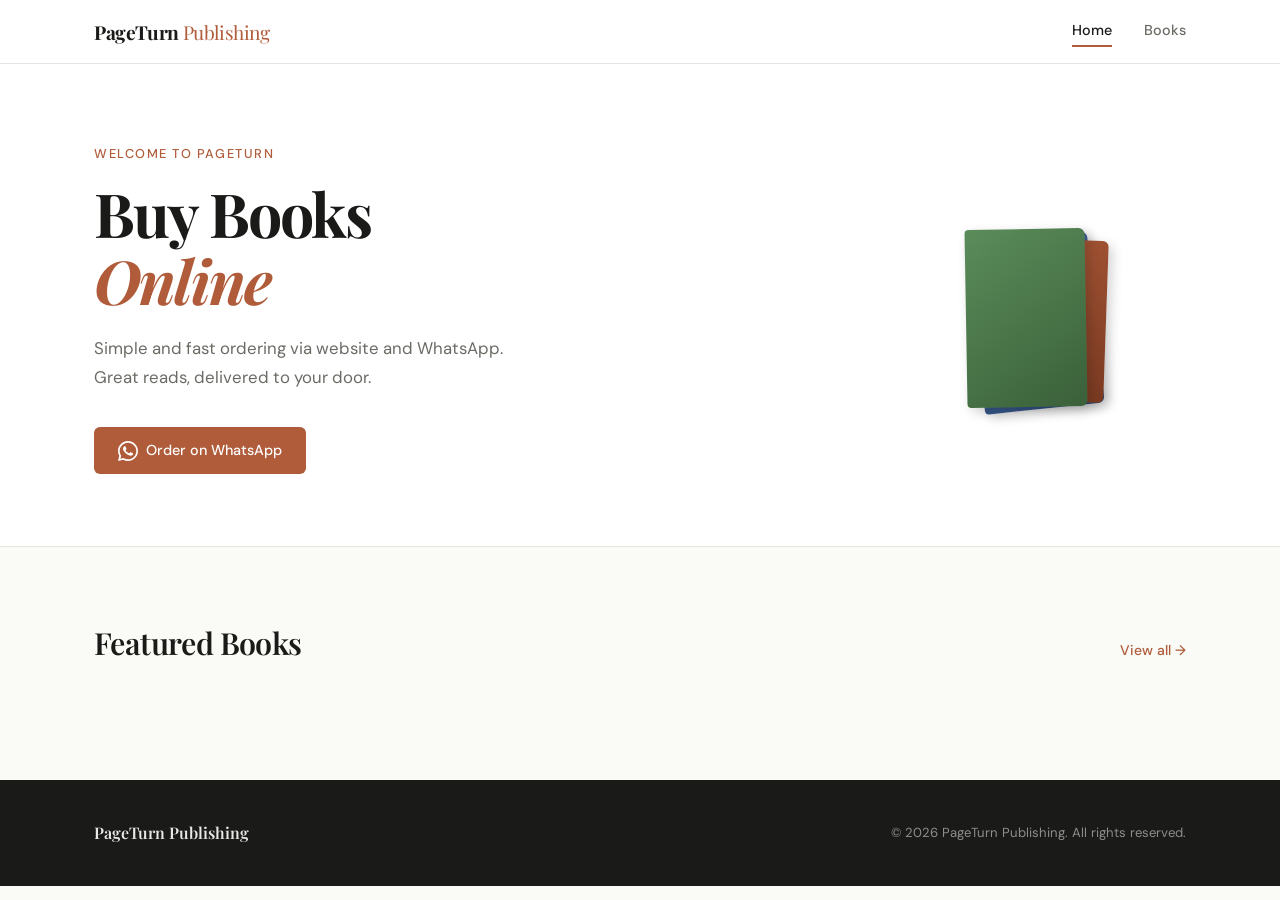
==== index.html @ ef74abce "1st commit" ====
<!DOCTYPE html>
<html lang="en">
<head>
  <meta charset="UTF-8" />
  <meta name="viewport" content="width=device-width, initial-scale=1.0" />
  <title>PageTurn Publishing</title>
  <link rel="stylesheet" href="style.css" />
  <link rel="preconnect" href="https://fonts.googleapis.com" />
  <link rel="preconnect" href="https://fonts.gstatic.com" crossorigin />
  <link href="https://fonts.googleapis.com/css2?family=Playfair+Display:wght@400;600;700&family=DM+Sans:wght@300;400;500&display=swap" rel="stylesheet" />
</head>
<body>

  <!-- ============ HEADER ============ -->
  <header class="site-header">
    <div class="container header-inner">
      <a href="index.html" class="logo">PageTurn <span>Publishing</span></a>
      <nav class="nav">
        <a href="index.html" class="nav-link active">Home</a>
        <a href="books.html" class="nav-link">Books</a>
      </nav>
      <!-- Mobile hamburger -->
      <button class="hamburger" id="hamburger" aria-label="Toggle menu">&#9776;</button>
    </div>
    <!-- Mobile nav drawer -->
    <div class="mobile-nav" id="mobileNav">
      <a href="index.html" class="nav-link">Home</a>
      <a href="books.html" class="nav-link">Books</a>
    </div>
  </header>

  <!-- ============ HERO ============ -->
  <section class="hero">
    <div class="container hero-inner">
      <div class="hero-text">
        <p class="hero-eyebrow">Welcome to PageTurn</p>
        <h1 class="hero-heading">Buy Books<br /><em>Online</em></h1>
        <p class="hero-sub">Simple and fast ordering via website and WhatsApp.<br />Great reads, delivered to your door.</p>
        <a href="https://wa.me/1234567890?text=Hi%2C%20I%20want%20to%20browse%20your%20books!" 
           target="_blank" class="btn btn-primary">
          <svg width="20" height="20" viewBox="0 0 24 24" fill="currentColor"><path d="M17.472 14.382c-.297-.149-1.758-.867-2.03-.967-.273-.099-.471-.148-.67.15-.197.297-.767.966-.94 1.164-.173.199-.347.223-.644.075-.297-.15-1.255-.463-2.39-1.475-.883-.788-1.48-1.761-1.653-2.059-.173-.297-.018-.458.13-.606.134-.133.298-.347.446-.52.149-.174.198-.298.298-.497.099-.198.05-.371-.025-.52-.075-.149-.669-1.612-.916-2.207-.242-.579-.487-.5-.669-.51-.173-.008-.371-.01-.57-.01-.198 0-.52.074-.792.372-.272.297-1.04 1.016-1.04 2.479 0 1.462 1.065 2.875 1.213 3.074.149.198 2.096 3.2 5.077 4.487.709.306 1.262.489 1.694.625.712.227 1.36.195 1.871.118.571-.085 1.758-.719 2.006-1.413.248-.694.248-1.289.173-1.413-.074-.124-.272-.198-.57-.347z"/><path d="M12 0C5.373 0 0 5.373 0 12c0 2.123.556 4.117 1.528 5.844L.057 23.886l6.198-1.444A11.945 11.945 0 0012 24c6.627 0 12-5.373 12-12S18.627 0 12 0zm0 22c-1.847 0-3.577-.485-5.083-1.333l-.364-.216-3.678.856.896-3.565-.237-.38A9.956 9.956 0 012 12C2 6.477 6.477 2 12 2s10 4.477 10 10-4.477 10-10 10z"/></svg>
          Order on WhatsApp
        </a>
      </div>
      <div class="hero-visual">
        <div class="hero-book-stack">
          <div class="stack-book b1"></div>
          <div class="stack-book b2"></div>
          <div class="stack-book b3"></div>
        </div>
      </div>
    </div>
  </section>

  <!-- ============ FEATURED BOOKS ============ -->
  <section class="section featured-books">
    <div class="container">
      <div class="section-header">
        <h2 class="section-title">Featured Books</h2>
        <a href="books.html" class="section-link">View all →</a>
      </div>
      <div class="books-grid" id="featuredGrid">
        <!-- Cards injected by JS -->
      </div>
    </div>
  </section>

  <!-- ============ FOOTER ============ -->
  <footer class="site-footer">
    <div class="container footer-inner">
      <p class="footer-logo">PageTurn Publishing</p>
      <p class="footer-copy">&copy; 2026 PageTurn Publishing. All rights reserved.</p>
    </div>
  </footer>

  <script src="app.js"></script>
  <script>
    // Render featured books (first 4)
    renderBooks('featuredGrid', books.slice(0, 4));
  </script>
</body>
</html>
---- style.css ----
/* ============================================
   PageTurn Publishing — Main Stylesheet
   Aesthetic: Clean editorial / literary
   ============================================ */

/* ---------- CSS Variables ---------- */
:root {
    --color-bg:        #FAFAF7;
    --color-surface:   #FFFFFF;
    --color-accent:    #B05C3A;       /* warm terracotta */
    --color-accent-lt: #F3E8E2;
    --color-text:      #1A1A18;
    --color-muted:     #6B6B65;
    --color-border:    #E5E5E0;
    --color-header-bg: #FFFFFF;
  
    --font-display:    'Playfair Display', Georgia, serif;
    --font-body:       'DM Sans', system-ui, sans-serif;
  
    --radius-card:     8px;
    --radius-btn:      6px;
    --shadow-card:     0 2px 12px rgba(0,0,0,0.07);
    --shadow-hover:    0 6px 24px rgba(0,0,0,0.12);
  
    --max-width:       1140px;
    --header-h:        64px;
  }
  
  /* ---------- Reset ---------- */
  *, *::before, *::after { box-sizing: border-box; margin: 0; padding: 0; }
  html { scroll-behavior: smooth; }
  body {
    font-family: var(--font-body);
    background: var(--color-bg);
    color: var(--color-text);
    font-size: 16px;
    line-height: 1.6;
    -webkit-font-smoothing: antialiased;
  }
  a { text-decoration: none; color: inherit; }
  img { display: block; max-width: 100%; }
  
  /* ---------- Container ---------- */
  .container {
    width: 100%;
    max-width: var(--max-width);
    margin: 0 auto;
    padding: 0 24px;
  }
  
  /* ---------- Section ---------- */
  .section {
    padding: 72px 0;
  }
  
  /* ============================================
     HEADER
     ============================================ */
  .site-header {
    position: sticky;
    top: 0;
    z-index: 100;
    background: var(--color-header-bg);
    border-bottom: 1px solid var(--color-border);
    height: var(--header-h);
  }
  
  .header-inner {
    height: var(--header-h);
    display: flex;
    align-items: center;
    justify-content: space-between;
  }
  
  /* Logo */
  .logo {
    font-family: var(--font-display);
    font-size: 1.2rem;
    font-weight: 700;
    color: var(--color-text);
    letter-spacing: -0.02em;
  }
  .logo span {
    color: var(--color-accent);
    font-weight: 400;
  }
  
  /* Nav */
  .nav {
    display: flex;
    align-items: center;
    gap: 32px;
  }
  .nav-link {
    font-size: 0.9rem;
    font-weight: 500;
    color: var(--color-muted);
    transition: color 0.2s;
    position: relative;
    padding-bottom: 2px;
  }
  .nav-link::after {
    content: '';
    position: absolute;
    bottom: -2px; left: 0;
    width: 0; height: 2px;
    background: var(--color-accent);
    transition: width 0.25s ease;
  }
  .nav-link:hover,
  .nav-link.active {
    color: var(--color-text);
  }
  .nav-link:hover::after,
  .nav-link.active::after {
    width: 100%;
  }
  
  /* Hamburger (mobile) */
  .hamburger {
    display: none;
    background: none;
    border: none;
    font-size: 1.5rem;
    cursor: pointer;
    color: var(--color-text);
    padding: 4px;
  }
  
  /* Mobile nav drawer */
  .mobile-nav {
    display: none;
    flex-direction: column;
    background: var(--color-surface);
    border-bottom: 1px solid var(--color-border);
    padding: 16px 24px 20px;
    gap: 16px;
  }
  .mobile-nav .nav-link {
    font-size: 1rem;
  }
  .mobile-nav.open {
    display: flex;
  }
  
  /* ============================================
     BUTTONS
     ============================================ */
  .btn {
    display: inline-flex;
    align-items: center;
    gap: 8px;
    padding: 12px 24px;
    border-radius: var(--radius-btn);
    font-family: var(--font-body);
    font-size: 0.9rem;
    font-weight: 500;
    cursor: pointer;
    border: none;
    transition: background 0.2s, transform 0.15s, box-shadow 0.2s;
  }
  .btn:active { transform: translateY(1px); }
  
  .btn-primary {
    background: var(--color-accent);
    color: #fff;
  }
  .btn-primary:hover {
    background: #9A4F31;
    box-shadow: 0 4px 16px rgba(176, 92, 58, 0.35);
  }
  
  .btn-outline {
    background: transparent;
    color: var(--color-accent);
    border: 1.5px solid var(--color-accent);
  }
  .btn-outline:hover {
    background: var(--color-accent-lt);
  }
  
  .btn-large {
    padding: 14px 32px;
    font-size: 1rem;
  }
  
  /* ============================================
     HERO
     ============================================ */
  .hero {
    background: var(--color-surface);
    padding: 80px 0 72px;
    border-bottom: 1px solid var(--color-border);
    overflow: hidden;
  }
  
  .hero-inner {
    display: flex;
    align-items: center;
    gap: 64px;
  }
  
  .hero-text {
    flex: 1;
    min-width: 0;
  }
  
  .hero-eyebrow {
    font-size: 0.8rem;
    font-weight: 500;
    text-transform: uppercase;
    letter-spacing: 0.12em;
    color: var(--color-accent);
    margin-bottom: 16px;
  }
  
  .hero-heading {
    font-family: var(--font-display);
    font-size: clamp(2.4rem, 5vw, 3.8rem);
    font-weight: 700;
    line-height: 1.1;
    letter-spacing: -0.03em;
    color: var(--color-text);
    margin-bottom: 20px;
  }
  .hero-heading em {
    font-style: italic;
    color: var(--color-accent);
  }
  
  .hero-sub {
    font-size: 1.05rem;
    color: var(--color-muted);
    line-height: 1.7;
    margin-bottom: 36px;
    max-width: 420px;
  }
  
  /* Decorative book stack (CSS only) */
  .hero-visual {
    flex: 0 0 300px;
    display: flex;
    justify-content: center;
    align-items: flex-end;
  }
  
  .hero-book-stack {
    position: relative;
    width: 160px;
    height: 200px;
  }
  
  .stack-book {
    position: absolute;
    border-radius: 4px 6px 6px 4px;
    box-shadow: 4px 4px 12px rgba(0,0,0,0.18);
  }
  .b1 {
    width: 120px; height: 172px;
    background: linear-gradient(145deg, #4A6FA5, #2D4A7A);
    bottom: 0; left: 20px;
    transform: rotate(-6deg);
  }
  .b2 {
    width: 120px; height: 162px;
    background: linear-gradient(145deg, #B05C3A, #7A3A22);
    bottom: 8px; left: 30px;
    transform: rotate(2deg);
  }
  .b3 {
    width: 120px; height: 178px;
    background: linear-gradient(145deg, #5B8C5A, #3A6039);
    bottom: 2px; left: 10px;
    transform: rotate(-1deg);
  }
  
  /* ============================================
     SECTION HEADER
     ============================================ */
  .section-header {
    display: flex;
    align-items: baseline;
    justify-content: space-between;
    margin-bottom: 40px;
  }
  
  .section-title {
    font-family: var(--font-display);
    font-size: 1.9rem;
    font-weight: 600;
    letter-spacing: -0.02em;
  }
  
  .section-link {
    font-size: 0.875rem;
    font-weight: 500;
    color: var(--color-accent);
    transition: opacity 0.2s;
  }
  .section-link:hover { opacity: 0.7; }
  
  /* ============================================
     BOOK CARDS GRID
     ============================================ */
  .books-grid {
    display: grid;
    grid-template-columns: repeat(auto-fill, minmax(230px, 1fr));
    gap: 28px;
  }
  
  /* Card */
  .book-card {
    background: var(--color-surface);
    border: 1px solid var(--color-border);
    border-radius: var(--radius-card);
    overflow: hidden;
    display: flex;
    flex-direction: column;
    transition: transform 0.22s, box-shadow 0.22s;
    cursor: pointer;
  }
  .book-card:hover {
    transform: translateY(-4px);
    box-shadow: var(--shadow-hover);
  }
  
  /* Cover */
  .card-cover {
    width: 100%;
    aspect-ratio: 3 / 4;
    display: flex;
    flex-direction: column;
    align-items: center;
    justify-content: flex-end;
    padding: 20px 16px 16px;
    position: relative;
    overflow: hidden;
  }
  .card-cover::after {
    content: '';
    position: absolute;
    inset: 0;
    background: linear-gradient(to top, rgba(0,0,0,0.5) 0%, transparent 60%);
  }
  
  .cover-spine {
    position: absolute;
    left: 0; top: 0; bottom: 0;
    width: 10px;
    background: rgba(0,0,0,0.25);
  }
  
  .cover-text {
    position: relative;
    z-index: 1;
    text-align: center;
  }
  .cover-book-title {
    display: block;
    font-family: var(--font-display);
    font-size: 0.95rem;
    font-weight: 600;
    color: #fff;
    line-height: 1.3;
    margin-bottom: 4px;
  }
  .cover-book-author {
    display: block;
    font-size: 0.72rem;
    color: rgba(255,255,255,0.8);
    letter-spacing: 0.05em;
  }
  
  /* Card body */
  .card-body {
    padding: 18px;
    flex: 1;
    display: flex;
    flex-direction: column;
    gap: 6px;
  }
  .card-genre {
    font-size: 0.72rem;
    font-weight: 500;
    text-transform: uppercase;
    letter-spacing: 0.1em;
    color: var(--color-accent);
  }
  .card-title {
    font-family: var(--font-display);
    font-size: 1.05rem;
    font-weight: 600;
    line-height: 1.3;
    color: var(--color-text);
  }
  .card-author {
    font-size: 0.82rem;
    color: var(--color-muted);
  }
  .card-footer {
    display: flex;
    align-items: center;
    justify-content: space-between;
    margin-top: auto;
    padding-top: 12px;
    border-top: 1px solid var(--color-border);
  }
  .card-price {
    font-family: var(--font-display);
    font-size: 1.15rem;
    font-weight: 600;
    color: var(--color-text);
  }
  
  /* ============================================
     PAGE HERO (inner pages)
     ============================================ */
  .page-hero {
    background: var(--color-surface);
    border-bottom: 1px solid var(--color-border);
    padding: 52px 0 44px;
  }
  .page-title {
    font-family: var(--font-display);
    font-size: clamp(2rem, 4vw, 3rem);
    font-weight: 700;
    letter-spacing: -0.03em;
    margin-bottom: 10px;
  }
  .page-subtitle {
    font-size: 1rem;
    color: var(--color-muted);
    max-width: 480px;
  }
  
  /* ============================================
     PRODUCT PAGE
     ============================================ */
  .product-section { padding-bottom: 40px; }
  
  .back-link {
    display: inline-block;
    font-size: 0.875rem;
    font-weight: 500;
    color: var(--color-muted);
    margin-bottom: 36px;
    transition: color 0.2s;
  }
  .back-link:hover { color: var(--color-accent); }
  
  .product-layout {
    display: grid;
    grid-template-columns: 360px 1fr;
    gap: 64px;
    align-items: start;
  }
  
  .product-image-wrap {
    position: sticky;
    top: calc(var(--header-h) + 24px);
  }
  
  .product-cover {
    width: 100%;
    aspect-ratio: 3 / 4;
    border-radius: 6px 10px 10px 6px;
    display: flex;
    flex-direction: column;
    align-items: center;
    justify-content: center;
    gap: 12px;
    padding: 32px;
    text-align: center;
    box-shadow: -6px 0 0 rgba(0,0,0,0.2), 6px 8px 32px rgba(0,0,0,0.25);
    position: relative;
  }
  .product-cover::before {
    content: '';
    position: absolute;
    left: 0; top: 0; bottom: 0;
    width: 14px;
    background: rgba(0,0,0,0.25);
    border-radius: 6px 0 0 6px;
  }
  .product-cover-title {
    font-family: var(--font-display);
    font-size: 1.5rem;
    font-weight: 700;
    color: #fff;
    line-height: 1.2;
    position: relative;
    z-index: 1;
  }
  .product-cover-author {
    font-size: 0.85rem;
    color: rgba(255,255,255,0.75);
    letter-spacing: 0.06em;
    position: relative;
    z-index: 1;
  }
  
  .product-details { padding-top: 8px; }
  .product-genre {
    font-size: 0.78rem;
    font-weight: 500;
    text-transform: uppercase;
    letter-spacing: 0.12em;
    color: var(--color-accent);
    margin-bottom: 12px;
  }
  .product-title {
    font-family: var(--font-display);
    font-size: clamp(1.8rem, 3vw, 2.6rem);
    font-weight: 700;
    letter-spacing: -0.03em;
    line-height: 1.1;
    margin-bottom: 8px;
  }
  .product-author {
    font-size: 1rem;
    color: var(--color-muted);
    margin-bottom: 20px;
  }
  .product-price {
    font-family: var(--font-display);
    font-size: 2rem;
    font-weight: 700;
    color: var(--color-text);
    margin-bottom: 24px;
  }
  .product-description {
    font-size: 1rem;
    color: var(--color-muted);
    line-height: 1.75;
    margin-bottom: 32px;
    max-width: 520px;
  }
  .product-note {
    margin-top: 16px;
    font-size: 0.82rem;
    color: var(--color-muted);
  }
  .product-note em {
    color: var(--color-text);
  }
  
  /* ============================================
     RELATED SECTION
     ============================================ */
  .related-section {
    background: var(--color-surface);
    border-top: 1px solid var(--color-border);
    padding-top: 56px;
  }
  
  /* ============================================
     FOOTER
     ============================================ */
  .site-footer {
    background: var(--color-text);
    color: rgba(255,255,255,0.9);
    padding: 40px 0;
  }
  .footer-inner {
    display: flex;
    align-items: center;
    justify-content: space-between;
    gap: 16px;
    flex-wrap: wrap;
  }
  .footer-logo {
    font-family: var(--font-display);
    font-size: 1rem;
    font-weight: 600;
  }
  .footer-copy {
    font-size: 0.82rem;
    color: rgba(255,255,255,0.5);
  }
  
  /* ============================================
     RESPONSIVE — TABLET
     ============================================ */
  @media (max-width: 900px) {
    .hero-inner {
      flex-direction: column;
      gap: 40px;
      text-align: center;
    }
    .hero-sub { margin: 0 auto 36px; }
    .hero-visual { flex: none; }
  
    .product-layout {
      grid-template-columns: 1fr;
      gap: 40px;
    }
    .product-image-wrap {
      position: static;
      max-width: 320px;
      margin: 0 auto;
    }
    .product-details { padding-top: 0; }
  }
  
  /* ============================================
     RESPONSIVE — MOBILE
     ============================================ */
  @media (max-width: 600px) {
    .section { padding: 48px 0; }
  
    /* Header */
    .nav { display: none; }
    .hamburger { display: block; }
  
    /* Hero */
    .hero { padding: 56px 0 48px; }
    .hero-heading { font-size: 2.4rem; }
  
    /* Grid — 2 cols on small phones */
    .books-grid {
      grid-template-columns: repeat(2, 1fr);
      gap: 16px;
    }
    .card-body { padding: 12px; }
    .card-title { font-size: 0.9rem; }
    .card-price { font-size: 1rem; }
    .btn { font-size: 0.8rem; padding: 9px 14px; }
  
    /* Footer */
    .footer-inner { flex-direction: column; align-items: flex-start; }
  }
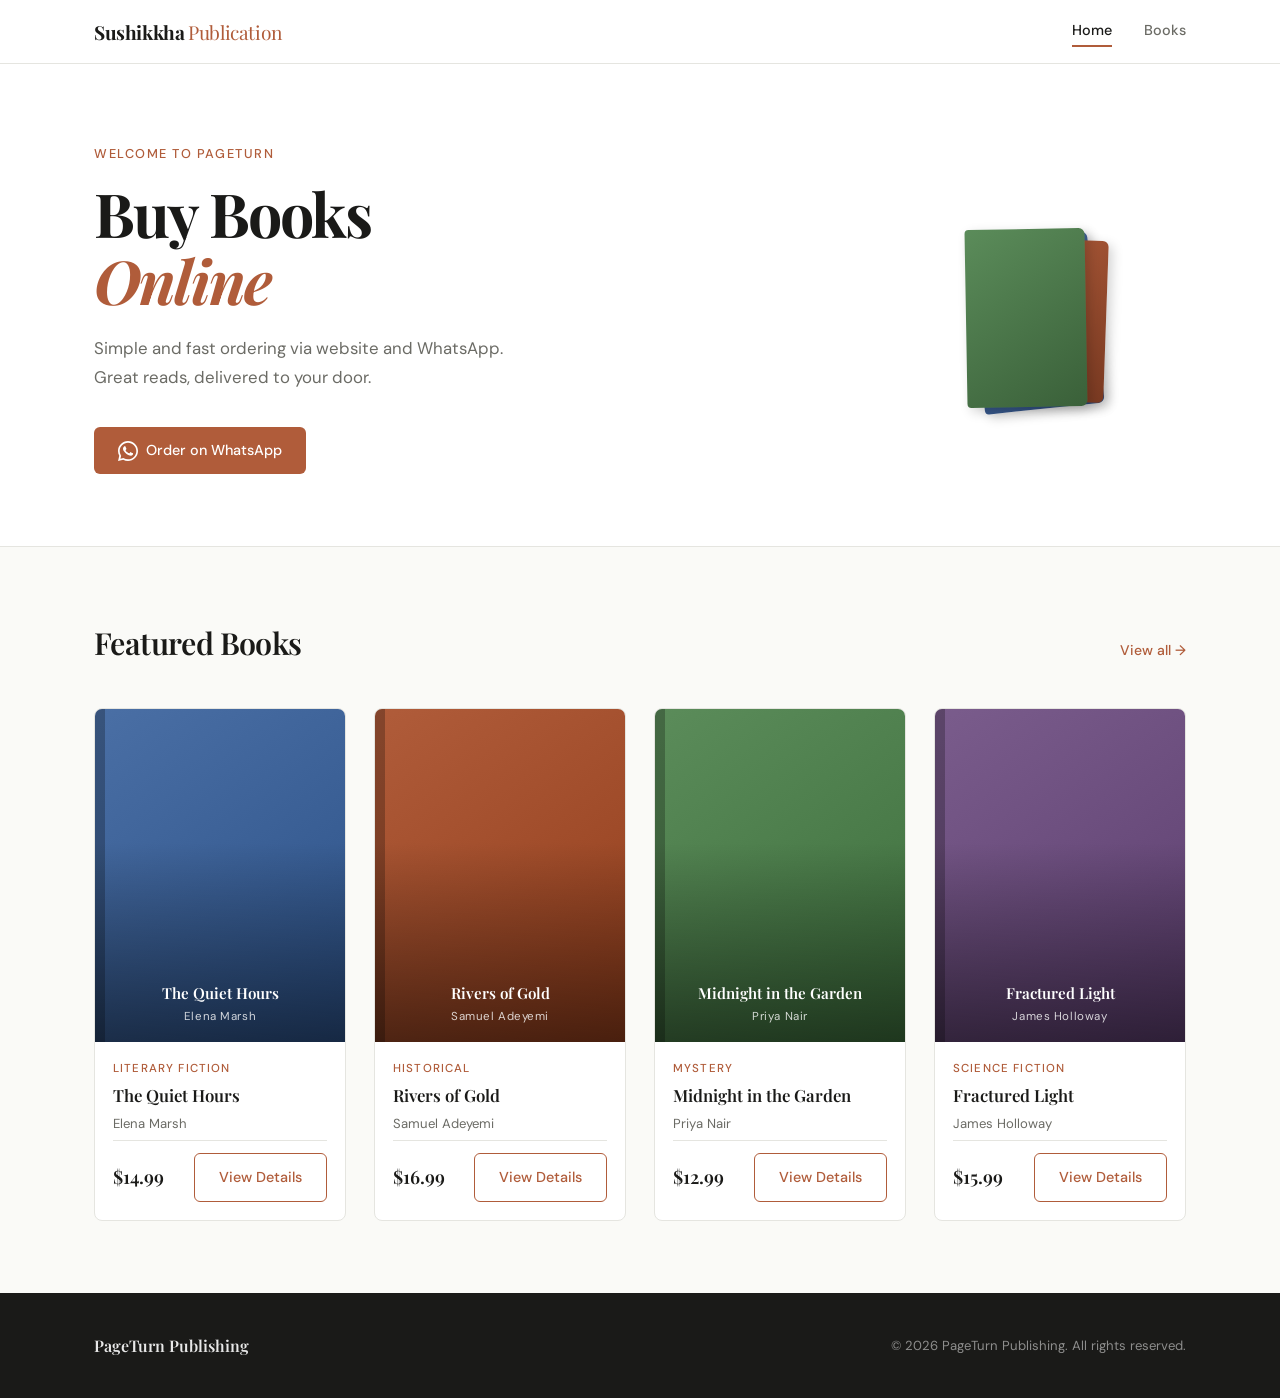
==== commit 6f5d9472: "update" ====
--- a/index.html
+++ b/index.html
@@ -14,7 +14,7 @@
   <!-- ============ HEADER ============ -->
   <header class="site-header">
     <div class="container header-inner">
-      <a href="index.html" class="logo">PageTurn <span>Publishing</span></a>
+      <a href="index.html" class="logo">Sushikkha <span>Publication</span></a>
       <nav class="nav">
         <a href="index.html" class="nav-link active">Home</a>
         <a href="books.html" class="nav-link">Books</a>
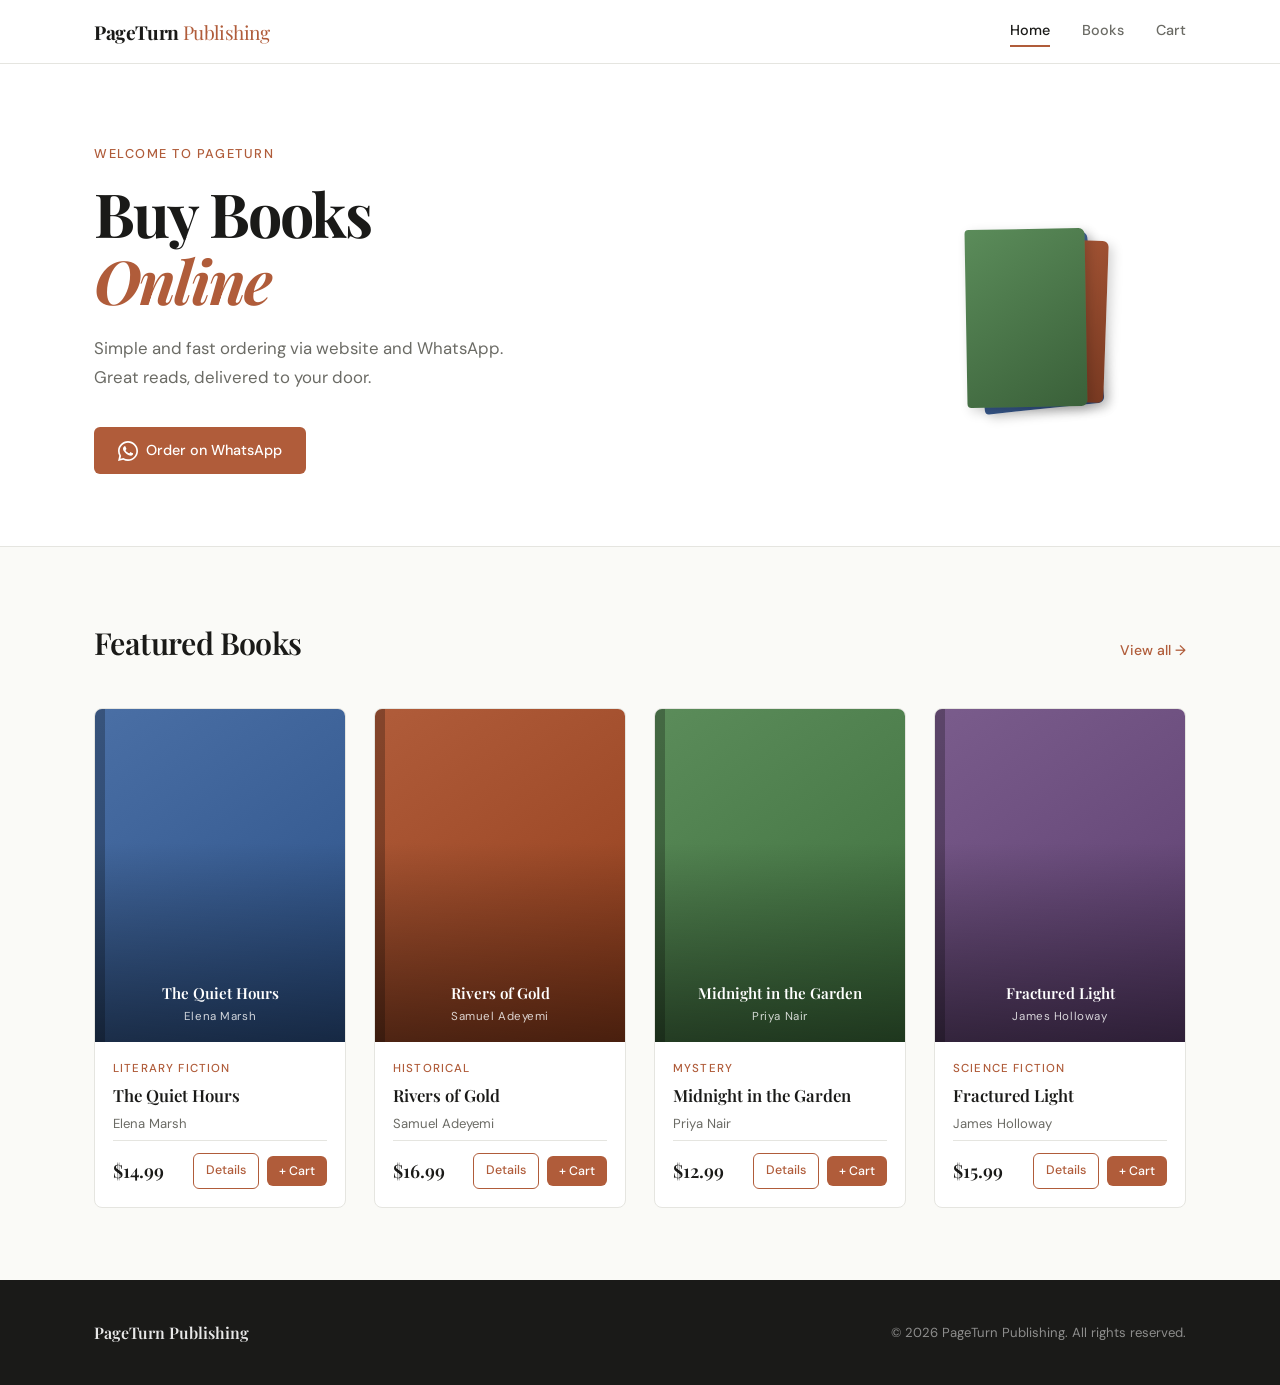
==== commit 6425a2d6: "yes" ====
--- a/index.html
+++ b/index.html
@@ -14,10 +14,13 @@
   <!-- ============ HEADER ============ -->
   <header class="site-header">
     <div class="container header-inner">
-      <a href="index.html" class="logo">Sushikkha <span>Publication</span></a>
+      <a href="index.html" class="logo">PageTurn <span>Publishing</span></a>
       <nav class="nav">
         <a href="index.html" class="nav-link active">Home</a>
         <a href="books.html" class="nav-link">Books</a>
+        <a href="cart.html" class="nav-link cart-nav-link">
+          Cart <span class="cart-badge" id="cartBadge" style="display:none">0</span>
+        </a>
       </nav>
       <!-- Mobile hamburger -->
       <button class="hamburger" id="hamburger" aria-label="Toggle menu">&#9776;</button>
@@ -26,6 +29,7 @@
     <div class="mobile-nav" id="mobileNav">
       <a href="index.html" class="nav-link">Home</a>
       <a href="books.html" class="nav-link">Books</a>
+      <a href="cart.html" class="nav-link">Cart</a>
     </div>
   </header>
 
@@ -79,4 +83,4 @@
     renderBooks('featuredGrid', books.slice(0, 4));
   </script>
 </body>
-</html>+</html>
--- a/style.css
+++ b/style.css
@@ -5,627 +5,871 @@
 
 /* ---------- CSS Variables ---------- */
 :root {
-    --color-bg:        #FAFAF7;
-    --color-surface:   #FFFFFF;
-    --color-accent:    #B05C3A;       /* warm terracotta */
-    --color-accent-lt: #F3E8E2;
-    --color-text:      #1A1A18;
-    --color-muted:     #6B6B65;
-    --color-border:    #E5E5E0;
-    --color-header-bg: #FFFFFF;
-  
-    --font-display:    'Playfair Display', Georgia, serif;
-    --font-body:       'DM Sans', system-ui, sans-serif;
-  
-    --radius-card:     8px;
-    --radius-btn:      6px;
-    --shadow-card:     0 2px 12px rgba(0,0,0,0.07);
-    --shadow-hover:    0 6px 24px rgba(0,0,0,0.12);
-  
-    --max-width:       1140px;
-    --header-h:        64px;
+  --color-bg:        #FAFAF7;
+  --color-surface:   #FFFFFF;
+  --color-accent:    #B05C3A;       /* warm terracotta */
+  --color-accent-lt: #F3E8E2;
+  --color-text:      #1A1A18;
+  --color-muted:     #6B6B65;
+  --color-border:    #E5E5E0;
+  --color-header-bg: #FFFFFF;
+
+  --font-display:    'Playfair Display', Georgia, serif;
+  --font-body:       'DM Sans', system-ui, sans-serif;
+
+  --radius-card:     8px;
+  --radius-btn:      6px;
+  --shadow-card:     0 2px 12px rgba(0,0,0,0.07);
+  --shadow-hover:    0 6px 24px rgba(0,0,0,0.12);
+
+  --max-width:       1140px;
+  --header-h:        64px;
+}
+
+/* ---------- Reset ---------- */
+*, *::before, *::after { box-sizing: border-box; margin: 0; padding: 0; }
+html { scroll-behavior: smooth; }
+body {
+  font-family: var(--font-body);
+  background: var(--color-bg);
+  color: var(--color-text);
+  font-size: 16px;
+  line-height: 1.6;
+  -webkit-font-smoothing: antialiased;
+}
+a { text-decoration: none; color: inherit; }
+img { display: block; max-width: 100%; }
+
+/* ---------- Container ---------- */
+.container {
+  width: 100%;
+  max-width: var(--max-width);
+  margin: 0 auto;
+  padding: 0 24px;
+}
+
+/* ---------- Section ---------- */
+.section {
+  padding: 72px 0;
+}
+
+/* ============================================
+   HEADER
+   ============================================ */
+.site-header {
+  position: sticky;
+  top: 0;
+  z-index: 100;
+  background: var(--color-header-bg);
+  border-bottom: 1px solid var(--color-border);
+  height: var(--header-h);
+}
+
+.header-inner {
+  height: var(--header-h);
+  display: flex;
+  align-items: center;
+  justify-content: space-between;
+}
+
+/* Logo */
+.logo {
+  font-family: var(--font-display);
+  font-size: 1.2rem;
+  font-weight: 700;
+  color: var(--color-text);
+  letter-spacing: -0.02em;
+}
+.logo span {
+  color: var(--color-accent);
+  font-weight: 400;
+}
+
+/* Nav */
+.nav {
+  display: flex;
+  align-items: center;
+  gap: 32px;
+}
+.nav-link {
+  font-size: 0.9rem;
+  font-weight: 500;
+  color: var(--color-muted);
+  transition: color 0.2s;
+  position: relative;
+  padding-bottom: 2px;
+}
+.nav-link::after {
+  content: '';
+  position: absolute;
+  bottom: -2px; left: 0;
+  width: 0; height: 2px;
+  background: var(--color-accent);
+  transition: width 0.25s ease;
+}
+.nav-link:hover,
+.nav-link.active {
+  color: var(--color-text);
+}
+.nav-link:hover::after,
+.nav-link.active::after {
+  width: 100%;
+}
+
+/* Hamburger (mobile) */
+.hamburger {
+  display: none;
+  background: none;
+  border: none;
+  font-size: 1.5rem;
+  cursor: pointer;
+  color: var(--color-text);
+  padding: 4px;
+}
+
+/* Mobile nav drawer */
+.mobile-nav {
+  display: none;
+  flex-direction: column;
+  background: var(--color-surface);
+  border-bottom: 1px solid var(--color-border);
+  padding: 16px 24px 20px;
+  gap: 16px;
+}
+.mobile-nav .nav-link {
+  font-size: 1rem;
+}
+.mobile-nav.open {
+  display: flex;
+}
+
+/* ============================================
+   BUTTONS
+   ============================================ */
+.btn {
+  display: inline-flex;
+  align-items: center;
+  gap: 8px;
+  padding: 12px 24px;
+  border-radius: var(--radius-btn);
+  font-family: var(--font-body);
+  font-size: 0.9rem;
+  font-weight: 500;
+  cursor: pointer;
+  border: none;
+  transition: background 0.2s, transform 0.15s, box-shadow 0.2s;
+}
+.btn:active { transform: translateY(1px); }
+
+.btn-primary {
+  background: var(--color-accent);
+  color: #fff;
+}
+.btn-primary:hover {
+  background: #9A4F31;
+  box-shadow: 0 4px 16px rgba(176, 92, 58, 0.35);
+}
+
+.btn-outline {
+  background: transparent;
+  color: var(--color-accent);
+  border: 1.5px solid var(--color-accent);
+}
+.btn-outline:hover {
+  background: var(--color-accent-lt);
+}
+
+.btn-large {
+  padding: 14px 32px;
+  font-size: 1rem;
+}
+
+/* ============================================
+   HERO
+   ============================================ */
+.hero {
+  background: var(--color-surface);
+  padding: 80px 0 72px;
+  border-bottom: 1px solid var(--color-border);
+  overflow: hidden;
+}
+
+.hero-inner {
+  display: flex;
+  align-items: center;
+  gap: 64px;
+}
+
+.hero-text {
+  flex: 1;
+  min-width: 0;
+}
+
+.hero-eyebrow {
+  font-size: 0.8rem;
+  font-weight: 500;
+  text-transform: uppercase;
+  letter-spacing: 0.12em;
+  color: var(--color-accent);
+  margin-bottom: 16px;
+}
+
+.hero-heading {
+  font-family: var(--font-display);
+  font-size: clamp(2.4rem, 5vw, 3.8rem);
+  font-weight: 700;
+  line-height: 1.1;
+  letter-spacing: -0.03em;
+  color: var(--color-text);
+  margin-bottom: 20px;
+}
+.hero-heading em {
+  font-style: italic;
+  color: var(--color-accent);
+}
+
+.hero-sub {
+  font-size: 1.05rem;
+  color: var(--color-muted);
+  line-height: 1.7;
+  margin-bottom: 36px;
+  max-width: 420px;
+}
+
+/* Decorative book stack (CSS only) */
+.hero-visual {
+  flex: 0 0 300px;
+  display: flex;
+  justify-content: center;
+  align-items: flex-end;
+}
+
+.hero-book-stack {
+  position: relative;
+  width: 160px;
+  height: 200px;
+}
+
+.stack-book {
+  position: absolute;
+  border-radius: 4px 6px 6px 4px;
+  box-shadow: 4px 4px 12px rgba(0,0,0,0.18);
+}
+.b1 {
+  width: 120px; height: 172px;
+  background: linear-gradient(145deg, #4A6FA5, #2D4A7A);
+  bottom: 0; left: 20px;
+  transform: rotate(-6deg);
+}
+.b2 {
+  width: 120px; height: 162px;
+  background: linear-gradient(145deg, #B05C3A, #7A3A22);
+  bottom: 8px; left: 30px;
+  transform: rotate(2deg);
+}
+.b3 {
+  width: 120px; height: 178px;
+  background: linear-gradient(145deg, #5B8C5A, #3A6039);
+  bottom: 2px; left: 10px;
+  transform: rotate(-1deg);
+}
+
+/* ============================================
+   SECTION HEADER
+   ============================================ */
+.section-header {
+  display: flex;
+  align-items: baseline;
+  justify-content: space-between;
+  margin-bottom: 40px;
+}
+
+.section-title {
+  font-family: var(--font-display);
+  font-size: 1.9rem;
+  font-weight: 600;
+  letter-spacing: -0.02em;
+}
+
+.section-link {
+  font-size: 0.875rem;
+  font-weight: 500;
+  color: var(--color-accent);
+  transition: opacity 0.2s;
+}
+.section-link:hover { opacity: 0.7; }
+
+/* ============================================
+   BOOK CARDS GRID
+   ============================================ */
+.books-grid {
+  display: grid;
+  grid-template-columns: repeat(auto-fill, minmax(230px, 1fr));
+  gap: 28px;
+}
+
+/* Card */
+.book-card {
+  background: var(--color-surface);
+  border: 1px solid var(--color-border);
+  border-radius: var(--radius-card);
+  overflow: hidden;
+  display: flex;
+  flex-direction: column;
+  transition: transform 0.22s, box-shadow 0.22s;
+  cursor: pointer;
+}
+.book-card:hover {
+  transform: translateY(-4px);
+  box-shadow: var(--shadow-hover);
+}
+
+/* Cover */
+.card-cover {
+  width: 100%;
+  aspect-ratio: 3 / 4;
+  display: flex;
+  flex-direction: column;
+  align-items: center;
+  justify-content: flex-end;
+  padding: 20px 16px 16px;
+  position: relative;
+  overflow: hidden;
+}
+.card-cover::after {
+  content: '';
+  position: absolute;
+  inset: 0;
+  background: linear-gradient(to top, rgba(0,0,0,0.5) 0%, transparent 60%);
+}
+
+.cover-spine {
+  position: absolute;
+  left: 0; top: 0; bottom: 0;
+  width: 10px;
+  background: rgba(0,0,0,0.25);
+}
+
+.cover-text {
+  position: relative;
+  z-index: 1;
+  text-align: center;
+}
+.cover-book-title {
+  display: block;
+  font-family: var(--font-display);
+  font-size: 0.95rem;
+  font-weight: 600;
+  color: #fff;
+  line-height: 1.3;
+  margin-bottom: 4px;
+}
+.cover-book-author {
+  display: block;
+  font-size: 0.72rem;
+  color: rgba(255,255,255,0.8);
+  letter-spacing: 0.05em;
+}
+
+/* Card body */
+.card-body {
+  padding: 18px;
+  flex: 1;
+  display: flex;
+  flex-direction: column;
+  gap: 6px;
+}
+.card-genre {
+  font-size: 0.72rem;
+  font-weight: 500;
+  text-transform: uppercase;
+  letter-spacing: 0.1em;
+  color: var(--color-accent);
+}
+.card-title {
+  font-family: var(--font-display);
+  font-size: 1.05rem;
+  font-weight: 600;
+  line-height: 1.3;
+  color: var(--color-text);
+}
+.card-author {
+  font-size: 0.82rem;
+  color: var(--color-muted);
+}
+.card-footer {
+  display: flex;
+  align-items: center;
+  justify-content: space-between;
+  margin-top: auto;
+  padding-top: 12px;
+  border-top: 1px solid var(--color-border);
+}
+.card-price {
+  font-family: var(--font-display);
+  font-size: 1.15rem;
+  font-weight: 600;
+  color: var(--color-text);
+}
+
+/* ============================================
+   PAGE HERO (inner pages)
+   ============================================ */
+.page-hero {
+  background: var(--color-surface);
+  border-bottom: 1px solid var(--color-border);
+  padding: 52px 0 44px;
+}
+.page-title {
+  font-family: var(--font-display);
+  font-size: clamp(2rem, 4vw, 3rem);
+  font-weight: 700;
+  letter-spacing: -0.03em;
+  margin-bottom: 10px;
+}
+.page-subtitle {
+  font-size: 1rem;
+  color: var(--color-muted);
+  max-width: 480px;
+}
+
+/* ============================================
+   PRODUCT PAGE
+   ============================================ */
+.product-section { padding-bottom: 40px; }
+
+.back-link {
+  display: inline-block;
+  font-size: 0.875rem;
+  font-weight: 500;
+  color: var(--color-muted);
+  margin-bottom: 36px;
+  transition: color 0.2s;
+}
+.back-link:hover { color: var(--color-accent); }
+
+.product-layout {
+  display: grid;
+  grid-template-columns: 360px 1fr;
+  gap: 64px;
+  align-items: start;
+}
+
+.product-image-wrap {
+  position: sticky;
+  top: calc(var(--header-h) + 24px);
+}
+
+.product-cover {
+  width: 100%;
+  aspect-ratio: 3 / 4;
+  border-radius: 6px 10px 10px 6px;
+  display: flex;
+  flex-direction: column;
+  align-items: center;
+  justify-content: center;
+  gap: 12px;
+  padding: 32px;
+  text-align: center;
+  box-shadow: -6px 0 0 rgba(0,0,0,0.2), 6px 8px 32px rgba(0,0,0,0.25);
+  position: relative;
+}
+.product-cover::before {
+  content: '';
+  position: absolute;
+  left: 0; top: 0; bottom: 0;
+  width: 14px;
+  background: rgba(0,0,0,0.25);
+  border-radius: 6px 0 0 6px;
+}
+.product-cover-title {
+  font-family: var(--font-display);
+  font-size: 1.5rem;
+  font-weight: 700;
+  color: #fff;
+  line-height: 1.2;
+  position: relative;
+  z-index: 1;
+}
+.product-cover-author {
+  font-size: 0.85rem;
+  color: rgba(255,255,255,0.75);
+  letter-spacing: 0.06em;
+  position: relative;
+  z-index: 1;
+}
+
+.product-details { padding-top: 8px; }
+.product-genre {
+  font-size: 0.78rem;
+  font-weight: 500;
+  text-transform: uppercase;
+  letter-spacing: 0.12em;
+  color: var(--color-accent);
+  margin-bottom: 12px;
+}
+.product-title {
+  font-family: var(--font-display);
+  font-size: clamp(1.8rem, 3vw, 2.6rem);
+  font-weight: 700;
+  letter-spacing: -0.03em;
+  line-height: 1.1;
+  margin-bottom: 8px;
+}
+.product-author {
+  font-size: 1rem;
+  color: var(--color-muted);
+  margin-bottom: 20px;
+}
+.product-price {
+  font-family: var(--font-display);
+  font-size: 2rem;
+  font-weight: 700;
+  color: var(--color-text);
+  margin-bottom: 24px;
+}
+.product-description {
+  font-size: 1rem;
+  color: var(--color-muted);
+  line-height: 1.75;
+  margin-bottom: 32px;
+  max-width: 520px;
+}
+.product-note {
+  margin-top: 16px;
+  font-size: 0.82rem;
+  color: var(--color-muted);
+}
+.product-note em {
+  color: var(--color-text);
+}
+
+/* ============================================
+   RELATED SECTION
+   ============================================ */
+.related-section {
+  background: var(--color-surface);
+  border-top: 1px solid var(--color-border);
+  padding-top: 56px;
+}
+
+/* ============================================
+   FOOTER
+   ============================================ */
+.site-footer {
+  background: var(--color-text);
+  color: rgba(255,255,255,0.9);
+  padding: 40px 0;
+}
+.footer-inner {
+  display: flex;
+  align-items: center;
+  justify-content: space-between;
+  gap: 16px;
+  flex-wrap: wrap;
+}
+.footer-logo {
+  font-family: var(--font-display);
+  font-size: 1rem;
+  font-weight: 600;
+}
+.footer-copy {
+  font-size: 0.82rem;
+  color: rgba(255,255,255,0.5);
+}
+
+/* ============================================
+   RESPONSIVE — TABLET
+   ============================================ */
+@media (max-width: 900px) {
+  .hero-inner {
+    flex-direction: column;
+    gap: 40px;
+    text-align: center;
   }
-  
-  /* ---------- Reset ---------- */
-  *, *::before, *::after { box-sizing: border-box; margin: 0; padding: 0; }
-  html { scroll-behavior: smooth; }
-  body {
-    font-family: var(--font-body);
-    background: var(--color-bg);
-    color: var(--color-text);
-    font-size: 16px;
-    line-height: 1.6;
-    -webkit-font-smoothing: antialiased;
+  .hero-sub { margin: 0 auto 36px; }
+  .hero-visual { flex: none; }
+
+  .product-layout {
+    grid-template-columns: 1fr;
+    gap: 40px;
   }
-  a { text-decoration: none; color: inherit; }
-  img { display: block; max-width: 100%; }
-  
-  /* ---------- Container ---------- */
-  .container {
-    width: 100%;
-    max-width: var(--max-width);
+  .product-image-wrap {
+    position: static;
+    max-width: 320px;
     margin: 0 auto;
-    padding: 0 24px;
   }
-  
-  /* ---------- Section ---------- */
-  .section {
-    padding: 72px 0;
-  }
-  
-  /* ============================================
-     HEADER
-     ============================================ */
-  .site-header {
-    position: sticky;
-    top: 0;
-    z-index: 100;
-    background: var(--color-header-bg);
-    border-bottom: 1px solid var(--color-border);
-    height: var(--header-h);
-  }
-  
-  .header-inner {
-    height: var(--header-h);
-    display: flex;
-    align-items: center;
-    justify-content: space-between;
-  }
-  
-  /* Logo */
-  .logo {
-    font-family: var(--font-display);
-    font-size: 1.2rem;
-    font-weight: 700;
-    color: var(--color-text);
-    letter-spacing: -0.02em;
-  }
-  .logo span {
-    color: var(--color-accent);
-    font-weight: 400;
-  }
-  
-  /* Nav */
-  .nav {
-    display: flex;
-    align-items: center;
-    gap: 32px;
-  }
-  .nav-link {
-    font-size: 0.9rem;
-    font-weight: 500;
-    color: var(--color-muted);
-    transition: color 0.2s;
-    position: relative;
-    padding-bottom: 2px;
-  }
-  .nav-link::after {
-    content: '';
-    position: absolute;
-    bottom: -2px; left: 0;
-    width: 0; height: 2px;
-    background: var(--color-accent);
-    transition: width 0.25s ease;
-  }
-  .nav-link:hover,
-  .nav-link.active {
-    color: var(--color-text);
-  }
-  .nav-link:hover::after,
-  .nav-link.active::after {
-    width: 100%;
-  }
-  
-  /* Hamburger (mobile) */
-  .hamburger {
-    display: none;
-    background: none;
-    border: none;
-    font-size: 1.5rem;
-    cursor: pointer;
-    color: var(--color-text);
-    padding: 4px;
-  }
-  
-  /* Mobile nav drawer */
-  .mobile-nav {
-    display: none;
-    flex-direction: column;
-    background: var(--color-surface);
-    border-bottom: 1px solid var(--color-border);
-    padding: 16px 24px 20px;
+  .product-details { padding-top: 0; }
+}
+
+/* ============================================
+   RESPONSIVE — MOBILE
+   ============================================ */
+@media (max-width: 600px) {
+  .section { padding: 48px 0; }
+
+  /* Header */
+  .nav { display: none; }
+  .hamburger { display: block; }
+
+  /* Hero */
+  .hero { padding: 56px 0 48px; }
+  .hero-heading { font-size: 2.4rem; }
+
+  /* Grid — 2 cols on small phones */
+  .books-grid {
+    grid-template-columns: repeat(2, 1fr);
     gap: 16px;
   }
-  .mobile-nav .nav-link {
-    font-size: 1rem;
+  .card-body { padding: 12px; }
+  .card-title { font-size: 0.9rem; }
+  .card-price { font-size: 1rem; }
+  .btn { font-size: 0.8rem; padding: 9px 14px; }
+
+  /* Footer */
+  .footer-inner { flex-direction: column; align-items: flex-start; }
+}
+
+/* ============================================
+   CART — NEW STYLES (additive, no overrides)
+   ============================================ */
+
+/* Cart badge on nav link */
+.cart-nav-link { display: inline-flex; align-items: center; gap: 6px; }
+.cart-badge {
+  display: inline-flex;
+  align-items: center;
+  justify-content: center;
+  min-width: 18px;
+  height: 18px;
+  padding: 0 5px;
+  background: var(--color-accent);
+  color: #fff;
+  font-size: 0.68rem;
+  font-weight: 700;
+  border-radius: 999px;
+  line-height: 1;
+}
+
+/* Small button variant for card footer */
+.btn-sm {
+  padding: 7px 12px;
+  font-size: 0.78rem;
+}
+
+/* Two-button row inside card footer */
+.card-actions {
+  display: flex;
+  gap: 8px;
+  align-items: center;
+}
+
+/* Product page — two-button row */
+.product-btn-row {
+  display: flex;
+  gap: 16px;
+  flex-wrap: wrap;
+  align-items: center;
+  margin-bottom: 16px;
+}
+
+/* ── Toast notification ── */
+.cart-toast {
+  position: fixed;
+  bottom: 28px;
+  left: 50%;
+  transform: translateX(-50%) translateY(12px);
+  background: var(--color-text);
+  color: #fff;
+  padding: 12px 20px;
+  border-radius: 8px;
+  font-size: 0.88rem;
+  font-family: var(--font-body);
+  box-shadow: 0 4px 20px rgba(0,0,0,0.22);
+  opacity: 0;
+  transition: opacity 0.25s, transform 0.25s;
+  z-index: 999;
+  white-space: nowrap;
+}
+.cart-toast.show {
+  opacity: 1;
+  transform: translateX(-50%) translateY(0);
+}
+.cart-toast span { color: #7ecb90; margin-right: 6px; }
+.cart-toast em { font-style: normal; color: var(--color-accent-lt); }
+
+/* ============================================
+   CART PAGE
+   ============================================ */
+.cart-layout {
+  display: grid;
+  grid-template-columns: 1fr 320px;
+  gap: 40px;
+  align-items: start;
+}
+
+/* Cart items list */
+.cart-items { display: flex; flex-direction: column; gap: 0; }
+
+.cart-item {
+  display: grid;
+  grid-template-columns: 1fr auto auto auto;
+  align-items: center;
+  gap: 20px;
+  padding: 20px 0;
+  border-bottom: 1px solid var(--color-border);
+}
+.cart-item:first-child { border-top: 1px solid var(--color-border); }
+
+.cart-item-info {}
+.cart-item-title {
+  font-family: var(--font-display);
+  font-size: 1rem;
+  font-weight: 600;
+  margin-bottom: 2px;
+}
+.cart-item-price-unit {
+  font-size: 0.82rem;
+  color: var(--color-muted);
+}
+
+/* Qty stepper */
+.qty-stepper {
+  display: flex;
+  align-items: center;
+  gap: 0;
+  border: 1px solid var(--color-border);
+  border-radius: var(--radius-btn);
+  overflow: hidden;
+}
+.qty-btn {
+  background: var(--color-bg);
+  border: none;
+  width: 32px;
+  height: 32px;
+  font-size: 1.1rem;
+  font-weight: 500;
+  cursor: pointer;
+  color: var(--color-text);
+  transition: background 0.15s;
+  display: flex;
+  align-items: center;
+  justify-content: center;
+}
+.qty-btn:hover { background: var(--color-accent-lt); }
+.qty-value {
+  width: 36px;
+  text-align: center;
+  font-size: 0.9rem;
+  font-weight: 500;
+  border-left: 1px solid var(--color-border);
+  border-right: 1px solid var(--color-border);
+  padding: 6px 0;
+}
+
+/* Item subtotal */
+.cart-item-subtotal {
+  font-family: var(--font-display);
+  font-size: 1rem;
+  font-weight: 600;
+  min-width: 64px;
+  text-align: right;
+}
+
+/* Remove button */
+.cart-item-remove {
+  background: none;
+  border: none;
+  cursor: pointer;
+  color: var(--color-muted);
+  font-size: 1.1rem;
+  padding: 4px 6px;
+  border-radius: 4px;
+  transition: color 0.2s, background 0.2s;
+  line-height: 1;
+}
+.cart-item-remove:hover { color: #c0392b; background: #fdf0ef; }
+
+/* ── Order summary sidebar ── */
+.cart-summary {
+  background: var(--color-surface);
+  border: 1px solid var(--color-border);
+  border-radius: var(--radius-card);
+  padding: 28px;
+  position: sticky;
+  top: calc(var(--header-h) + 24px);
+}
+.cart-summary-title {
+  font-family: var(--font-display);
+  font-size: 1.2rem;
+  font-weight: 600;
+  margin-bottom: 20px;
+  padding-bottom: 16px;
+  border-bottom: 1px solid var(--color-border);
+}
+.summary-row {
+  display: flex;
+  justify-content: space-between;
+  align-items: baseline;
+  font-size: 0.9rem;
+  color: var(--color-muted);
+  margin-bottom: 10px;
+}
+.summary-row.total {
+  font-size: 1.1rem;
+  font-weight: 600;
+  color: var(--color-text);
+  padding-top: 14px;
+  margin-top: 6px;
+  border-top: 1px solid var(--color-border);
+}
+.summary-row.total span:last-child {
+  font-family: var(--font-display);
+  font-size: 1.3rem;
+}
+.cart-summary .btn {
+  width: 100%;
+  justify-content: center;
+  margin-top: 20px;
+}
+
+/* Empty cart state */
+.cart-empty {
+  text-align: center;
+  padding: 80px 24px;
+  color: var(--color-muted);
+}
+.cart-empty-icon {
+  font-size: 3rem;
+  margin-bottom: 16px;
+  opacity: 0.4;
+}
+.cart-empty h2 {
+  font-family: var(--font-display);
+  font-size: 1.5rem;
+  color: var(--color-text);
+  margin-bottom: 8px;
+}
+.cart-empty p { margin-bottom: 28px; }
+
+/* ── Responsive cart ── */
+@media (max-width: 800px) {
+  .cart-layout {
+    grid-template-columns: 1fr;
   }
-  .mobile-nav.open {
-    display: flex;
+  .cart-summary {
+    position: static;
   }
-  
-  /* ============================================
-     BUTTONS
-     ============================================ */
-  .btn {
-    display: inline-flex;
-    align-items: center;
-    gap: 8px;
-    padding: 12px 24px;
-    border-radius: var(--radius-btn);
-    font-family: var(--font-body);
-    font-size: 0.9rem;
-    font-weight: 500;
-    cursor: pointer;
-    border: none;
-    transition: background 0.2s, transform 0.15s, box-shadow 0.2s;
+}
+@media (max-width: 600px) {
+  .cart-item {
+    grid-template-columns: 1fr auto;
+    grid-template-rows: auto auto;
+    gap: 10px 16px;
   }
-  .btn:active { transform: translateY(1px); }
-  
-  .btn-primary {
-    background: var(--color-accent);
-    color: #fff;
-  }
-  .btn-primary:hover {
-    background: #9A4F31;
-    box-shadow: 0 4px 16px rgba(176, 92, 58, 0.35);
-  }
-  
-  .btn-outline {
-    background: transparent;
-    color: var(--color-accent);
-    border: 1.5px solid var(--color-accent);
-  }
-  .btn-outline:hover {
-    background: var(--color-accent-lt);
-  }
-  
-  .btn-large {
-    padding: 14px 32px;
-    font-size: 1rem;
-  }
-  
-  /* ============================================
-     HERO
-     ============================================ */
-  .hero {
-    background: var(--color-surface);
-    padding: 80px 0 72px;
-    border-bottom: 1px solid var(--color-border);
-    overflow: hidden;
-  }
-  
-  .hero-inner {
-    display: flex;
-    align-items: center;
-    gap: 64px;
-  }
-  
-  .hero-text {
-    flex: 1;
-    min-width: 0;
-  }
-  
-  .hero-eyebrow {
-    font-size: 0.8rem;
-    font-weight: 500;
-    text-transform: uppercase;
-    letter-spacing: 0.12em;
-    color: var(--color-accent);
-    margin-bottom: 16px;
-  }
-  
-  .hero-heading {
-    font-family: var(--font-display);
-    font-size: clamp(2.4rem, 5vw, 3.8rem);
-    font-weight: 700;
-    line-height: 1.1;
-    letter-spacing: -0.03em;
-    color: var(--color-text);
-    margin-bottom: 20px;
-  }
-  .hero-heading em {
-    font-style: italic;
-    color: var(--color-accent);
-  }
-  
-  .hero-sub {
-    font-size: 1.05rem;
-    color: var(--color-muted);
-    line-height: 1.7;
-    margin-bottom: 36px;
-    max-width: 420px;
-  }
-  
-  /* Decorative book stack (CSS only) */
-  .hero-visual {
-    flex: 0 0 300px;
-    display: flex;
-    justify-content: center;
-    align-items: flex-end;
-  }
-  
-  .hero-book-stack {
-    position: relative;
-    width: 160px;
-    height: 200px;
-  }
-  
-  .stack-book {
-    position: absolute;
-    border-radius: 4px 6px 6px 4px;
-    box-shadow: 4px 4px 12px rgba(0,0,0,0.18);
-  }
-  .b1 {
-    width: 120px; height: 172px;
-    background: linear-gradient(145deg, #4A6FA5, #2D4A7A);
-    bottom: 0; left: 20px;
-    transform: rotate(-6deg);
-  }
-  .b2 {
-    width: 120px; height: 162px;
-    background: linear-gradient(145deg, #B05C3A, #7A3A22);
-    bottom: 8px; left: 30px;
-    transform: rotate(2deg);
-  }
-  .b3 {
-    width: 120px; height: 178px;
-    background: linear-gradient(145deg, #5B8C5A, #3A6039);
-    bottom: 2px; left: 10px;
-    transform: rotate(-1deg);
-  }
-  
-  /* ============================================
-     SECTION HEADER
-     ============================================ */
-  .section-header {
-    display: flex;
-    align-items: baseline;
-    justify-content: space-between;
-    margin-bottom: 40px;
-  }
-  
-  .section-title {
-    font-family: var(--font-display);
-    font-size: 1.9rem;
-    font-weight: 600;
-    letter-spacing: -0.02em;
-  }
-  
-  .section-link {
-    font-size: 0.875rem;
-    font-weight: 500;
-    color: var(--color-accent);
-    transition: opacity 0.2s;
-  }
-  .section-link:hover { opacity: 0.7; }
-  
-  /* ============================================
-     BOOK CARDS GRID
-     ============================================ */
-  .books-grid {
-    display: grid;
-    grid-template-columns: repeat(auto-fill, minmax(230px, 1fr));
-    gap: 28px;
-  }
-  
-  /* Card */
-  .book-card {
-    background: var(--color-surface);
-    border: 1px solid var(--color-border);
-    border-radius: var(--radius-card);
-    overflow: hidden;
-    display: flex;
-    flex-direction: column;
-    transition: transform 0.22s, box-shadow 0.22s;
-    cursor: pointer;
-  }
-  .book-card:hover {
-    transform: translateY(-4px);
-    box-shadow: var(--shadow-hover);
-  }
-  
-  /* Cover */
-  .card-cover {
-    width: 100%;
-    aspect-ratio: 3 / 4;
-    display: flex;
-    flex-direction: column;
-    align-items: center;
-    justify-content: flex-end;
-    padding: 20px 16px 16px;
-    position: relative;
-    overflow: hidden;
-  }
-  .card-cover::after {
-    content: '';
-    position: absolute;
-    inset: 0;
-    background: linear-gradient(to top, rgba(0,0,0,0.5) 0%, transparent 60%);
-  }
-  
-  .cover-spine {
-    position: absolute;
-    left: 0; top: 0; bottom: 0;
-    width: 10px;
-    background: rgba(0,0,0,0.25);
-  }
-  
-  .cover-text {
-    position: relative;
-    z-index: 1;
-    text-align: center;
-  }
-  .cover-book-title {
-    display: block;
-    font-family: var(--font-display);
-    font-size: 0.95rem;
-    font-weight: 600;
-    color: #fff;
-    line-height: 1.3;
-    margin-bottom: 4px;
-  }
-  .cover-book-author {
-    display: block;
-    font-size: 0.72rem;
-    color: rgba(255,255,255,0.8);
-    letter-spacing: 0.05em;
-  }
-  
-  /* Card body */
-  .card-body {
-    padding: 18px;
-    flex: 1;
-    display: flex;
-    flex-direction: column;
-    gap: 6px;
-  }
-  .card-genre {
-    font-size: 0.72rem;
-    font-weight: 500;
-    text-transform: uppercase;
-    letter-spacing: 0.1em;
-    color: var(--color-accent);
-  }
-  .card-title {
-    font-family: var(--font-display);
-    font-size: 1.05rem;
-    font-weight: 600;
-    line-height: 1.3;
-    color: var(--color-text);
-  }
-  .card-author {
-    font-size: 0.82rem;
-    color: var(--color-muted);
-  }
-  .card-footer {
-    display: flex;
-    align-items: center;
-    justify-content: space-between;
-    margin-top: auto;
-    padding-top: 12px;
-    border-top: 1px solid var(--color-border);
-  }
-  .card-price {
-    font-family: var(--font-display);
-    font-size: 1.15rem;
-    font-weight: 600;
-    color: var(--color-text);
-  }
-  
-  /* ============================================
-     PAGE HERO (inner pages)
-     ============================================ */
-  .page-hero {
-    background: var(--color-surface);
-    border-bottom: 1px solid var(--color-border);
-    padding: 52px 0 44px;
-  }
-  .page-title {
-    font-family: var(--font-display);
-    font-size: clamp(2rem, 4vw, 3rem);
-    font-weight: 700;
-    letter-spacing: -0.03em;
-    margin-bottom: 10px;
-  }
-  .page-subtitle {
-    font-size: 1rem;
-    color: var(--color-muted);
-    max-width: 480px;
-  }
-  
-  /* ============================================
-     PRODUCT PAGE
-     ============================================ */
-  .product-section { padding-bottom: 40px; }
-  
-  .back-link {
-    display: inline-block;
-    font-size: 0.875rem;
-    font-weight: 500;
-    color: var(--color-muted);
-    margin-bottom: 36px;
-    transition: color 0.2s;
-  }
-  .back-link:hover { color: var(--color-accent); }
-  
-  .product-layout {
-    display: grid;
-    grid-template-columns: 360px 1fr;
-    gap: 64px;
-    align-items: start;
-  }
-  
-  .product-image-wrap {
-    position: sticky;
-    top: calc(var(--header-h) + 24px);
-  }
-  
-  .product-cover {
-    width: 100%;
-    aspect-ratio: 3 / 4;
-    border-radius: 6px 10px 10px 6px;
-    display: flex;
-    flex-direction: column;
-    align-items: center;
-    justify-content: center;
-    gap: 12px;
-    padding: 32px;
-    text-align: center;
-    box-shadow: -6px 0 0 rgba(0,0,0,0.2), 6px 8px 32px rgba(0,0,0,0.25);
-    position: relative;
-  }
-  .product-cover::before {
-    content: '';
-    position: absolute;
-    left: 0; top: 0; bottom: 0;
-    width: 14px;
-    background: rgba(0,0,0,0.25);
-    border-radius: 6px 0 0 6px;
-  }
-  .product-cover-title {
-    font-family: var(--font-display);
-    font-size: 1.5rem;
-    font-weight: 700;
-    color: #fff;
-    line-height: 1.2;
-    position: relative;
-    z-index: 1;
-  }
-  .product-cover-author {
-    font-size: 0.85rem;
-    color: rgba(255,255,255,0.75);
-    letter-spacing: 0.06em;
-    position: relative;
-    z-index: 1;
-  }
-  
-  .product-details { padding-top: 8px; }
-  .product-genre {
-    font-size: 0.78rem;
-    font-weight: 500;
-    text-transform: uppercase;
-    letter-spacing: 0.12em;
-    color: var(--color-accent);
-    margin-bottom: 12px;
-  }
-  .product-title {
-    font-family: var(--font-display);
-    font-size: clamp(1.8rem, 3vw, 2.6rem);
-    font-weight: 700;
-    letter-spacing: -0.03em;
-    line-height: 1.1;
-    margin-bottom: 8px;
-  }
-  .product-author {
-    font-size: 1rem;
-    color: var(--color-muted);
-    margin-bottom: 20px;
-  }
-  .product-price {
-    font-family: var(--font-display);
-    font-size: 2rem;
-    font-weight: 700;
-    color: var(--color-text);
-    margin-bottom: 24px;
-  }
-  .product-description {
-    font-size: 1rem;
-    color: var(--color-muted);
-    line-height: 1.75;
-    margin-bottom: 32px;
-    max-width: 520px;
-  }
-  .product-note {
-    margin-top: 16px;
-    font-size: 0.82rem;
-    color: var(--color-muted);
-  }
-  .product-note em {
-    color: var(--color-text);
-  }
-  
-  /* ============================================
-     RELATED SECTION
-     ============================================ */
-  .related-section {
-    background: var(--color-surface);
-    border-top: 1px solid var(--color-border);
-    padding-top: 56px;
-  }
-  
-  /* ============================================
-     FOOTER
-     ============================================ */
-  .site-footer {
-    background: var(--color-text);
-    color: rgba(255,255,255,0.9);
-    padding: 40px 0;
-  }
-  .footer-inner {
-    display: flex;
-    align-items: center;
-    justify-content: space-between;
-    gap: 16px;
-    flex-wrap: wrap;
-  }
-  .footer-logo {
-    font-family: var(--font-display);
-    font-size: 1rem;
-    font-weight: 600;
-  }
-  .footer-copy {
-    font-size: 0.82rem;
-    color: rgba(255,255,255,0.5);
-  }
-  
-  /* ============================================
-     RESPONSIVE — TABLET
-     ============================================ */
-  @media (max-width: 900px) {
-    .hero-inner {
-      flex-direction: column;
-      gap: 40px;
-      text-align: center;
-    }
-    .hero-sub { margin: 0 auto 36px; }
-    .hero-visual { flex: none; }
-  
-    .product-layout {
-      grid-template-columns: 1fr;
-      gap: 40px;
-    }
-    .product-image-wrap {
-      position: static;
-      max-width: 320px;
-      margin: 0 auto;
-    }
-    .product-details { padding-top: 0; }
-  }
-  
-  /* ============================================
-     RESPONSIVE — MOBILE
-     ============================================ */
-  @media (max-width: 600px) {
-    .section { padding: 48px 0; }
-  
-    /* Header */
-    .nav { display: none; }
-    .hamburger { display: block; }
-  
-    /* Hero */
-    .hero { padding: 56px 0 48px; }
-    .hero-heading { font-size: 2.4rem; }
-  
-    /* Grid — 2 cols on small phones */
-    .books-grid {
-      grid-template-columns: repeat(2, 1fr);
-      gap: 16px;
-    }
-    .card-body { padding: 12px; }
-    .card-title { font-size: 0.9rem; }
-    .card-price { font-size: 1rem; }
-    .btn { font-size: 0.8rem; padding: 9px 14px; }
-  
-    /* Footer */
-    .footer-inner { flex-direction: column; align-items: flex-start; }
-  }+  .cart-item-subtotal { grid-column: 2; grid-row: 1; }
+  .qty-stepper       { grid-column: 1; grid-row: 2; }
+  .cart-item-remove  { grid-column: 2; grid-row: 2; }
+  .product-btn-row   { flex-direction: column; align-items: flex-start; }
+  .product-btn-row .btn { width: 100%; justify-content: center; }
+}
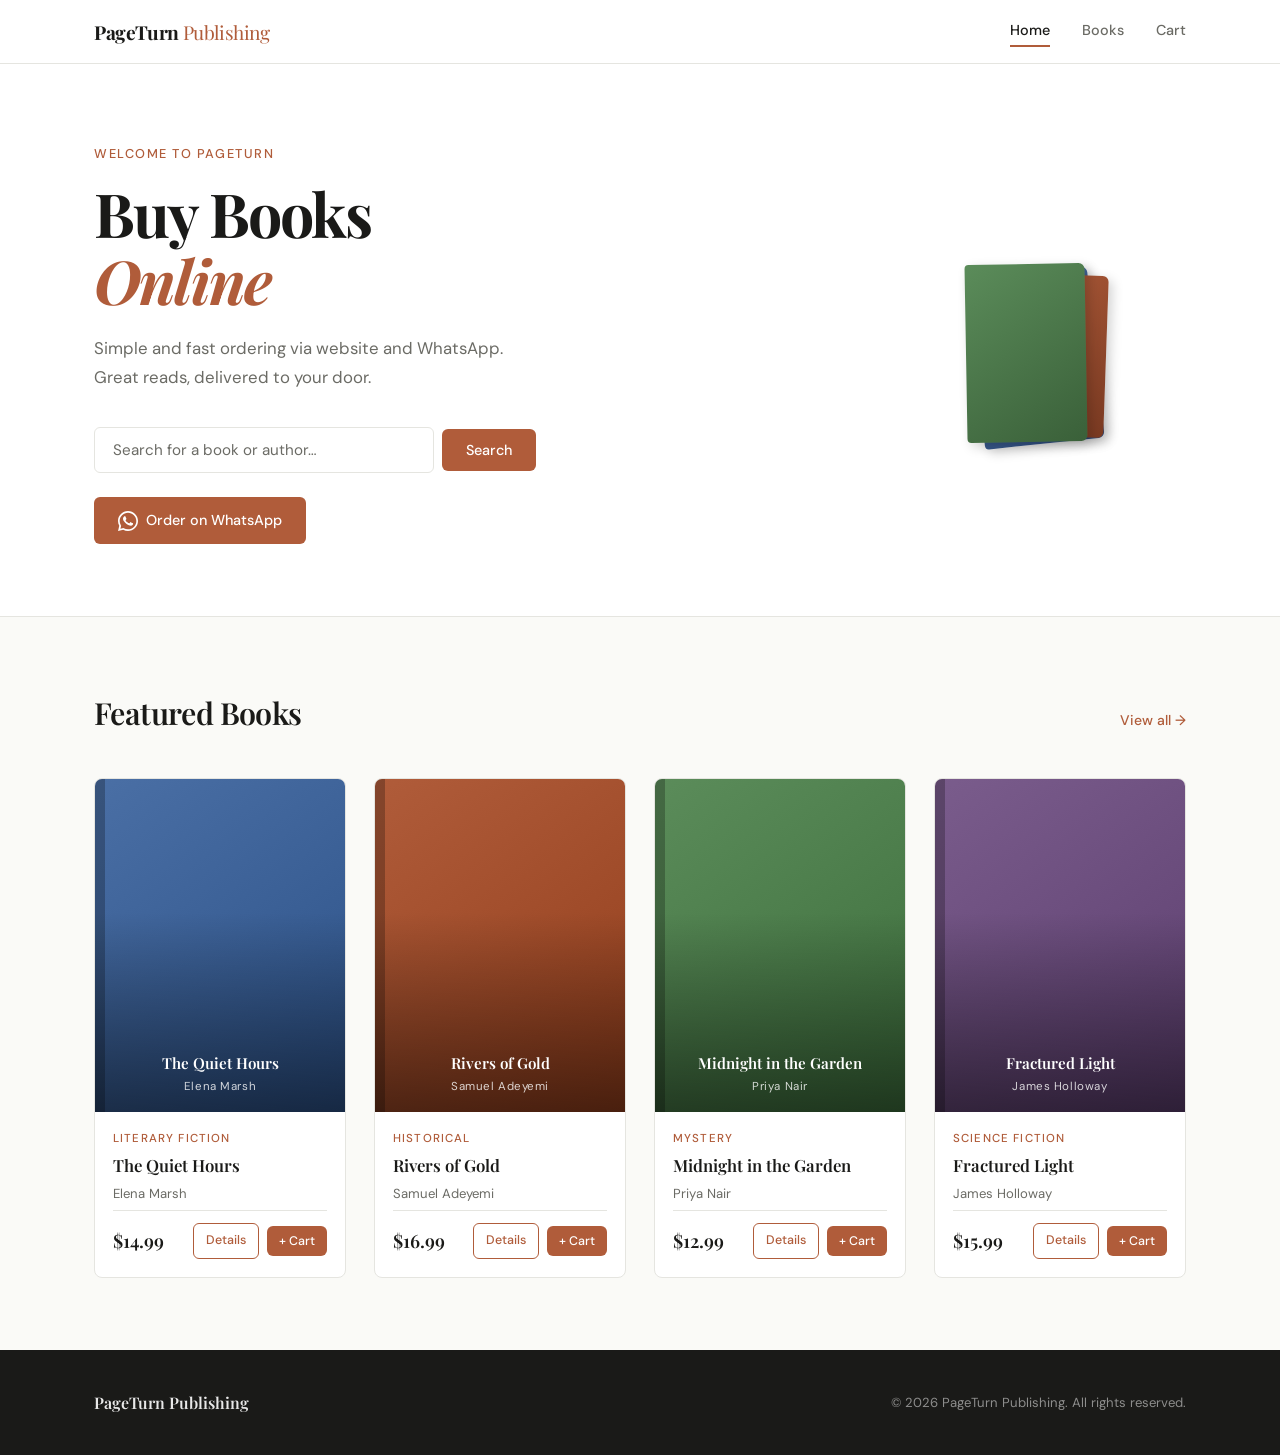
==== commit 55931d97: "version 2.1" ====
--- a/index.html
+++ b/index.html
@@ -40,6 +40,20 @@
         <p class="hero-eyebrow">Welcome to PageTurn</p>
         <h1 class="hero-heading">Buy Books<br /><em>Online</em></h1>
         <p class="hero-sub">Simple and fast ordering via website and WhatsApp.<br />Great reads, delivered to your door.</p>
+
+        <!-- Homepage search — redirects to books.html?q=... -->
+        <div class="hero-search-wrap">
+          <input
+            type="search"
+            id="heroSearch"
+            class="hero-search-input"
+            placeholder="Search for a book or author…"
+            autocomplete="off"
+            aria-label="Search books"
+          />
+          <button class="hero-search-btn btn btn-primary" onclick="document.getElementById('heroSearch').dispatchEvent(new KeyboardEvent('keydown',{key:'Enter',bubbles:true}))">Search</button>
+        </div>
+
         <a href="https://wa.me/1234567890?text=Hi%2C%20I%20want%20to%20browse%20your%20books!" 
            target="_blank" class="btn btn-primary">
           <svg width="20" height="20" viewBox="0 0 24 24" fill="currentColor"><path d="M17.472 14.382c-.297-.149-1.758-.867-2.03-.967-.273-.099-.471-.148-.67.15-.197.297-.767.966-.94 1.164-.173.199-.347.223-.644.075-.297-.15-1.255-.463-2.39-1.475-.883-.788-1.48-1.761-1.653-2.059-.173-.297-.018-.458.13-.606.134-.133.298-.347.446-.52.149-.174.198-.298.298-.497.099-.198.05-.371-.025-.52-.075-.149-.669-1.612-.916-2.207-.242-.579-.487-.5-.669-.51-.173-.008-.371-.01-.57-.01-.198 0-.52.074-.792.372-.272.297-1.04 1.016-1.04 2.479 0 1.462 1.065 2.875 1.213 3.074.149.198 2.096 3.2 5.077 4.487.709.306 1.262.489 1.694.625.712.227 1.36.195 1.871.118.571-.085 1.758-.719 2.006-1.413.248-.694.248-1.289.173-1.413-.074-.124-.272-.198-.57-.347z"/><path d="M12 0C5.373 0 0 5.373 0 12c0 2.123.556 4.117 1.528 5.844L.057 23.886l6.198-1.444A11.945 11.945 0 0012 24c6.627 0 12-5.373 12-12S18.627 0 12 0zm0 22c-1.847 0-3.577-.485-5.083-1.333l-.364-.216-3.678.856.896-3.565-.237-.38A9.956 9.956 0 012 12C2 6.477 6.477 2 12 2s10 4.477 10 10-4.477 10-10 10z"/></svg>
@@ -79,8 +93,13 @@
 
   <script src="app.js"></script>
   <script>
-    // Render featured books (first 4)
-    renderBooks('featuredGrid', books.slice(0, 4));
+    // Wire homepage search (redirect approach)
+    setupHomepageSearch('heroSearch');
+
+    // Render featured books (first 4) after fetch
+    fetchBooks().then(allBooks => {
+      renderBooks('featuredGrid', allBooks.slice(0, 4));
+    });
   </script>
 </body>
 </html>
--- a/style.css
+++ b/style.css
@@ -579,6 +579,98 @@
 }
 
 /* ============================================
+   SEARCH + LOAD MORE (books.html)
+   ============================================ */
+.books-search-wrap {
+  margin-bottom: 28px;
+  display: flex;
+  align-items: center;
+  gap: 12px;
+  flex-wrap: wrap;
+}
+
+.books-search-input {
+  width: 100%;
+  max-width: 420px;
+  padding: 10px 16px;
+  border: 1.5px solid var(--color-border);
+  border-radius: var(--radius-btn);
+  font-family: var(--font-body);
+  font-size: 0.95rem;
+  color: var(--color-text);
+  background: var(--color-surface);
+  outline: none;
+  transition: border-color 0.2s, box-shadow 0.2s;
+}
+.books-search-input::placeholder { color: var(--color-muted); }
+.books-search-input:focus {
+  border-color: var(--color-accent);
+  box-shadow: 0 0 0 3px rgba(176, 92, 58, 0.12);
+}
+
+/* Result count label */
+.books-result-count {
+  font-size: 0.82rem;
+  color: var(--color-muted);
+  white-space: nowrap;
+}
+
+.books-empty-msg,
+.books-loading-msg {
+  text-align: center;
+  color: var(--color-muted);
+  font-size: 0.95rem;
+  padding: 48px 0;
+}
+
+.load-more-wrap {
+  text-align: center;
+  margin-top: 40px;
+}
+
+/* ============================================
+   HERO SEARCH (index.html)
+   ============================================ */
+.hero-search-wrap {
+  display: flex;
+  gap: 8px;
+  align-items: center;
+  margin-bottom: 24px;
+  flex-wrap: wrap;
+}
+
+.hero-search-input {
+  flex: 1;
+  min-width: 0;
+  max-width: 340px;
+  padding: 12px 18px;
+  border: 1.5px solid var(--color-border);
+  border-radius: var(--radius-btn);
+  font-family: var(--font-body);
+  font-size: 0.95rem;
+  color: var(--color-text);
+  background: var(--color-surface);
+  outline: none;
+  transition: border-color 0.2s, box-shadow 0.2s;
+}
+.hero-search-input::placeholder { color: var(--color-muted); }
+.hero-search-input:focus {
+  border-color: var(--color-accent);
+  box-shadow: 0 0 0 3px rgba(176, 92, 58, 0.12);
+}
+
+.hero-search-btn {
+  white-space: nowrap;
+  flex-shrink: 0;
+}
+
+@media (max-width: 600px) {
+  .hero-search-wrap { flex-direction: column; align-items: stretch; }
+  .hero-search-input { max-width: 100%; }
+  .hero-search-btn   { width: 100%; justify-content: center; }
+}
+
+/* ============================================
    RESPONSIVE — TABLET
    ============================================ */
 @media (max-width: 900px) {
@@ -625,6 +717,28 @@
   .card-title { font-size: 0.9rem; }
   .card-price { font-size: 1rem; }
   .btn { font-size: 0.8rem; padding: 9px 14px; }
+  
+/* --- AFTER (replace with this) --- */
+.card-footer {
+  flex-wrap: wrap;
+  gap: 8px;
+  align-items: flex-start;   /* prevent stretch when wrapped */
+}
+
+.card-actions {
+  flex-wrap: wrap;           /* ← THIS was missing; causes overflow */
+  gap: 6px;
+}
+
+.card-footer a,
+.card-footer button,
+.card-actions a,
+.card-actions button {
+  flex: 1 1 auto;
+  min-width: 0;
+  text-align: center;
+  white-space: nowrap;
+}
 
   /* Footer */
   .footer-inner { flex-direction: column; align-items: flex-start; }
